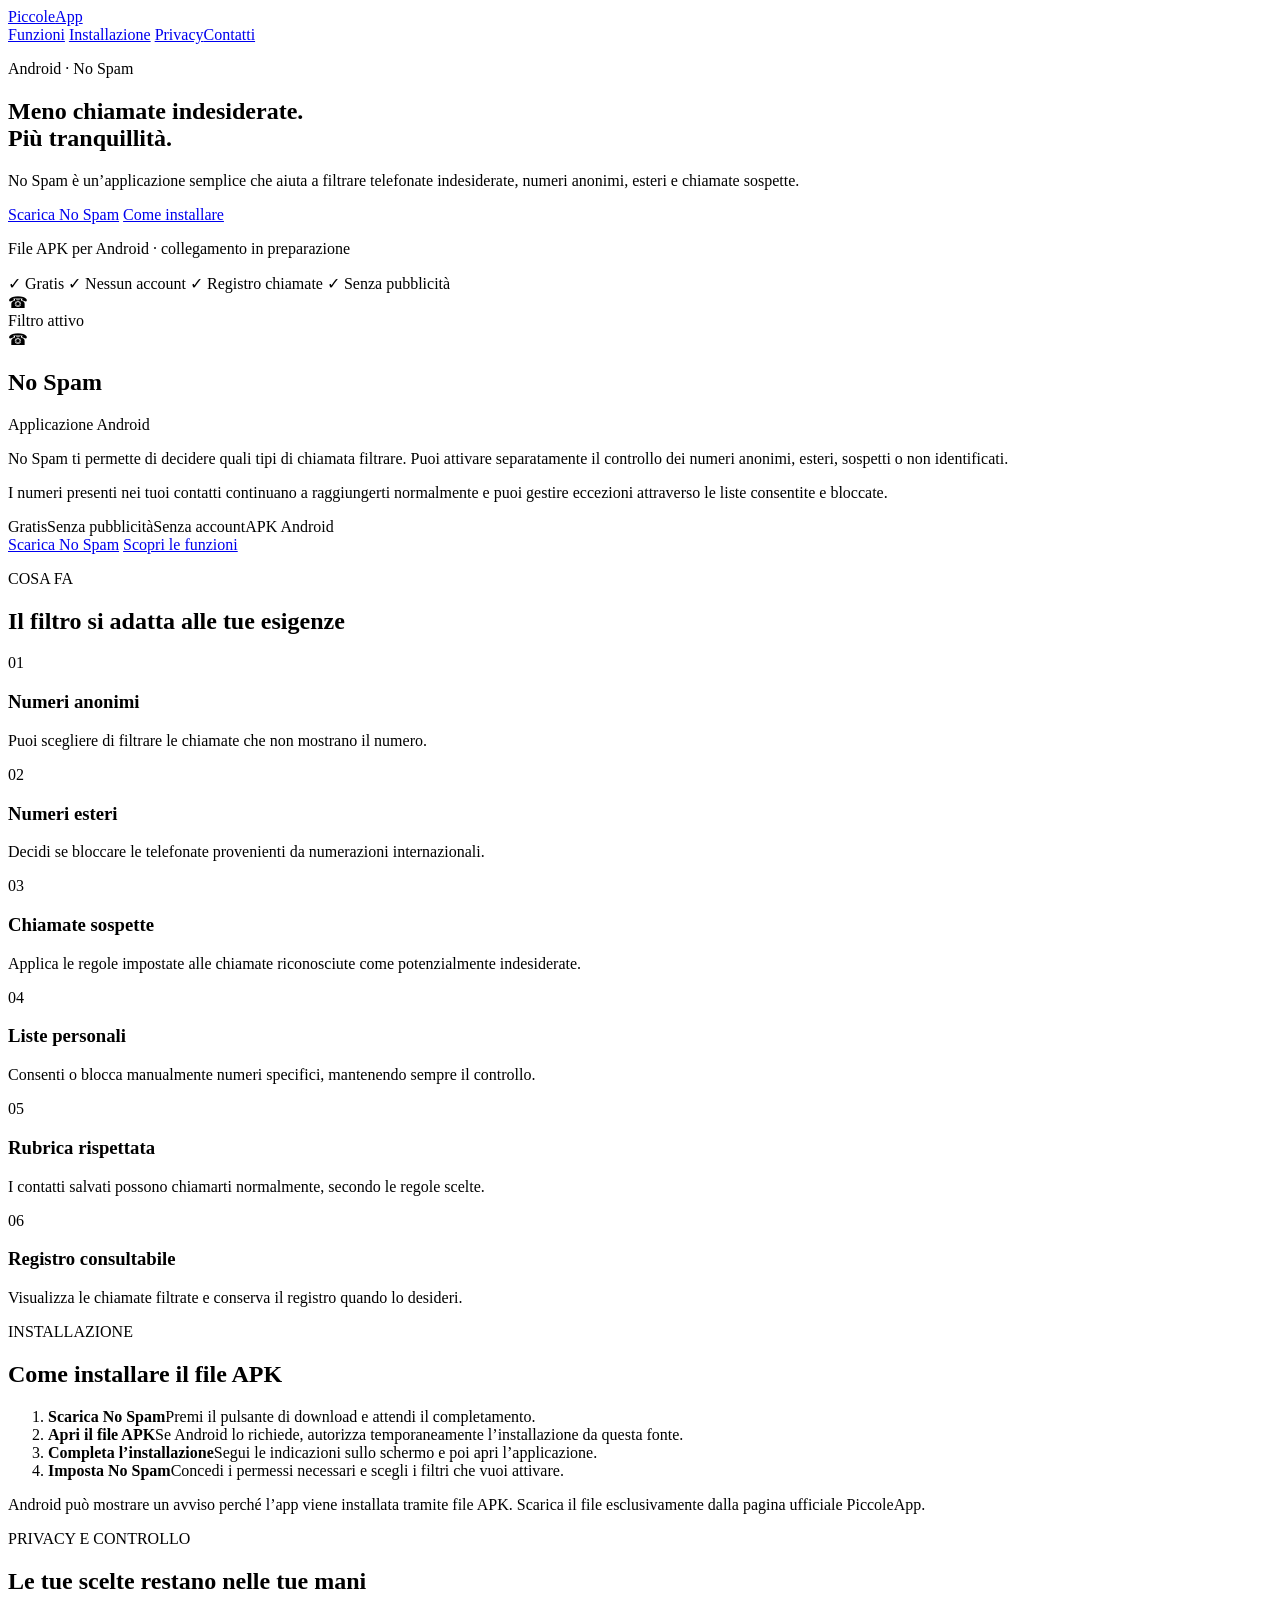
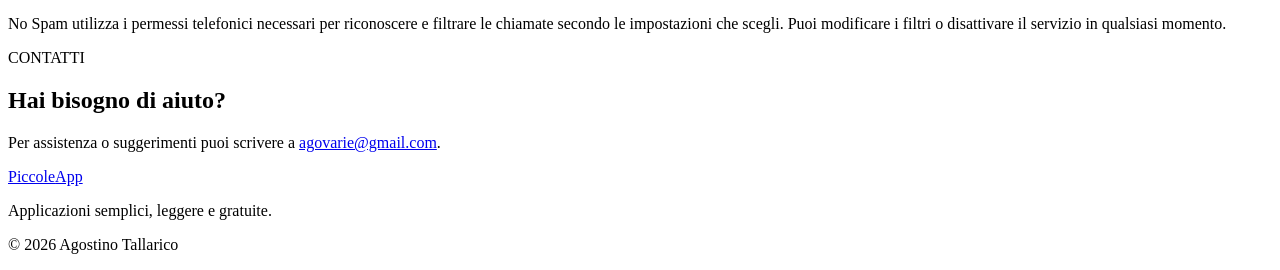
==== no-spam/index.html @ 0d0dc178 "Aggiunge no-spam/index.html" ====
<!doctype html>
<html lang="it">
<head>
  <meta charset="utf-8">
  <meta name="viewport" content="width=device-width, initial-scale=1">
  <meta name="description" content="No Spam di PiccoleApp aiuta a filtrare chiamate indesiderate, numeri anonimi, esteri e sospetti.">
  <title>No Spam — PiccoleApp</title>
  <link rel="stylesheet" href="styles.css">
</head>
<body>
  <header class="topbar">
    <a class="brand" href="#inizio">Piccole<span>App</span></a>
    <nav aria-label="Navigazione principale">
      <a href="#funzioni">Funzioni</a>
      <a href="#installazione">Installazione</a>
      <a href="#privacy">Privacy</a><a href="#contatti">Contatti</a>
    </nav>
  </header>

  <main id="inizio">
    <section class="hero panel">
      <div class="hero-copy">
        <p class="badge">Android · No Spam</p>
        <h1>Meno chiamate indesiderate.<br><span>Più tranquillità.</span></h1>
        <p class="lead">No Spam è un’applicazione semplice che aiuta a filtrare telefonate indesiderate, numeri anonimi, esteri e chiamate sospette.</p>
        <div class="actions">
          <a class="button primary disabled" href="#" aria-disabled="true" title="Collegamento da inserire">Scarica No Spam</a>
          <a class="button secondary" href="#installazione">Come installare</a>
        </div>
        <p class="download-note">File APK per Android · collegamento in preparazione</p>
        <div class="quick-features" aria-label="Caratteristiche principali">
          <span>✓ Gratis</span>
          <span>✓ Nessun account</span>
          <span>✓ Registro chiamate</span>
          <span>✓ Senza pubblicità</span>
        </div>
      </div>
      <div class="shield-wrap" aria-hidden="true">
        <div class="rings"></div>
        <div class="shield">
          <span class="phone-icon">☎</span>
          <span class="block-line"></span>
        </div>
        <div class="status-pill"><i></i> Filtro attivo</div>
      </div>
    </section>

    <section class="intro panel">
      <div class="app-title">
        <div class="small-icon" aria-hidden="true">☎</div>
        <div><h2>No Spam</h2><p>Applicazione Android</p></div>
      </div>
      <p>No Spam ti permette di decidere quali tipi di chiamata filtrare. Puoi attivare separatamente il controllo dei numeri anonimi, esteri, sospetti o non identificati.</p>
      <p>I numeri presenti nei tuoi contatti continuano a raggiungerti normalmente e puoi gestire eccezioni attraverso le liste consentite e bloccate.</p>
      <div class="tags">
        <span>Gratis</span><span>Senza pubblicità</span><span>Senza account</span><span>APK Android</span>
      </div>
      <div class="actions">
        <a class="button primary disabled" href="#" aria-disabled="true">Scarica No Spam</a>
        <a class="button secondary" href="#funzioni">Scopri le funzioni</a>
      </div>
    </section>

    <section class="panel section" id="funzioni">
      <p class="kicker">COSA FA</p>
      <h2>Il filtro si adatta alle tue esigenze</h2>
      <div class="feature-grid">
        <article><span>01</span><h3>Numeri anonimi</h3><p>Puoi scegliere di filtrare le chiamate che non mostrano il numero.</p></article>
        <article><span>02</span><h3>Numeri esteri</h3><p>Decidi se bloccare le telefonate provenienti da numerazioni internazionali.</p></article>
        <article><span>03</span><h3>Chiamate sospette</h3><p>Applica le regole impostate alle chiamate riconosciute come potenzialmente indesiderate.</p></article>
        <article><span>04</span><h3>Liste personali</h3><p>Consenti o blocca manualmente numeri specifici, mantenendo sempre il controllo.</p></article>
        <article><span>05</span><h3>Rubrica rispettata</h3><p>I contatti salvati possono chiamarti normalmente, secondo le regole scelte.</p></article>
        <article><span>06</span><h3>Registro consultabile</h3><p>Visualizza le chiamate filtrate e conserva il registro quando lo desideri.</p></article>
      </div>
    </section>

    <section class="panel section install" id="installazione">
      <p class="kicker">INSTALLAZIONE</p>
      <h2>Come installare il file APK</h2>
      <ol>
        <li><strong>Scarica No Spam</strong><span>Premi il pulsante di download e attendi il completamento.</span></li>
        <li><strong>Apri il file APK</strong><span>Se Android lo richiede, autorizza temporaneamente l’installazione da questa fonte.</span></li>
        <li><strong>Completa l’installazione</strong><span>Segui le indicazioni sullo schermo e poi apri l’applicazione.</span></li>
        <li><strong>Imposta No Spam</strong><span>Concedi i permessi necessari e scegli i filtri che vuoi attivare.</span></li>
      </ol>
      <p class="notice">Android può mostrare un avviso perché l’app viene installata tramite file APK. Scarica il file esclusivamente dalla pagina ufficiale PiccoleApp.</p>
    </section>

    <section class="panel section privacy" id="privacy">
      <p class="kicker">PRIVACY E CONTROLLO</p>
      <h2>Le tue scelte restano nelle tue mani</h2>
      <p>No Spam utilizza i permessi telefonici necessari per riconoscere e filtrare le chiamate secondo le impostazioni che scegli. Puoi modificare i filtri o disattivare il servizio in qualsiasi momento.</p>
    </section>
      <section class="panel section" id="contatti"><p class="kicker">CONTATTI</p><h2>Hai bisogno di aiuto?</h2><p>Per assistenza o suggerimenti puoi scrivere a <a href="mailto:agovarie@gmail.com">agovarie@gmail.com</a>.</p></section>
  </main>

  <footer><a class="brand" href="#inizio">Piccole<span>App</span></a><p>Applicazioni semplici, leggere e gratuite.</p><p>© 2026 Agostino Tallarico</p></footer>
</body>
</html>
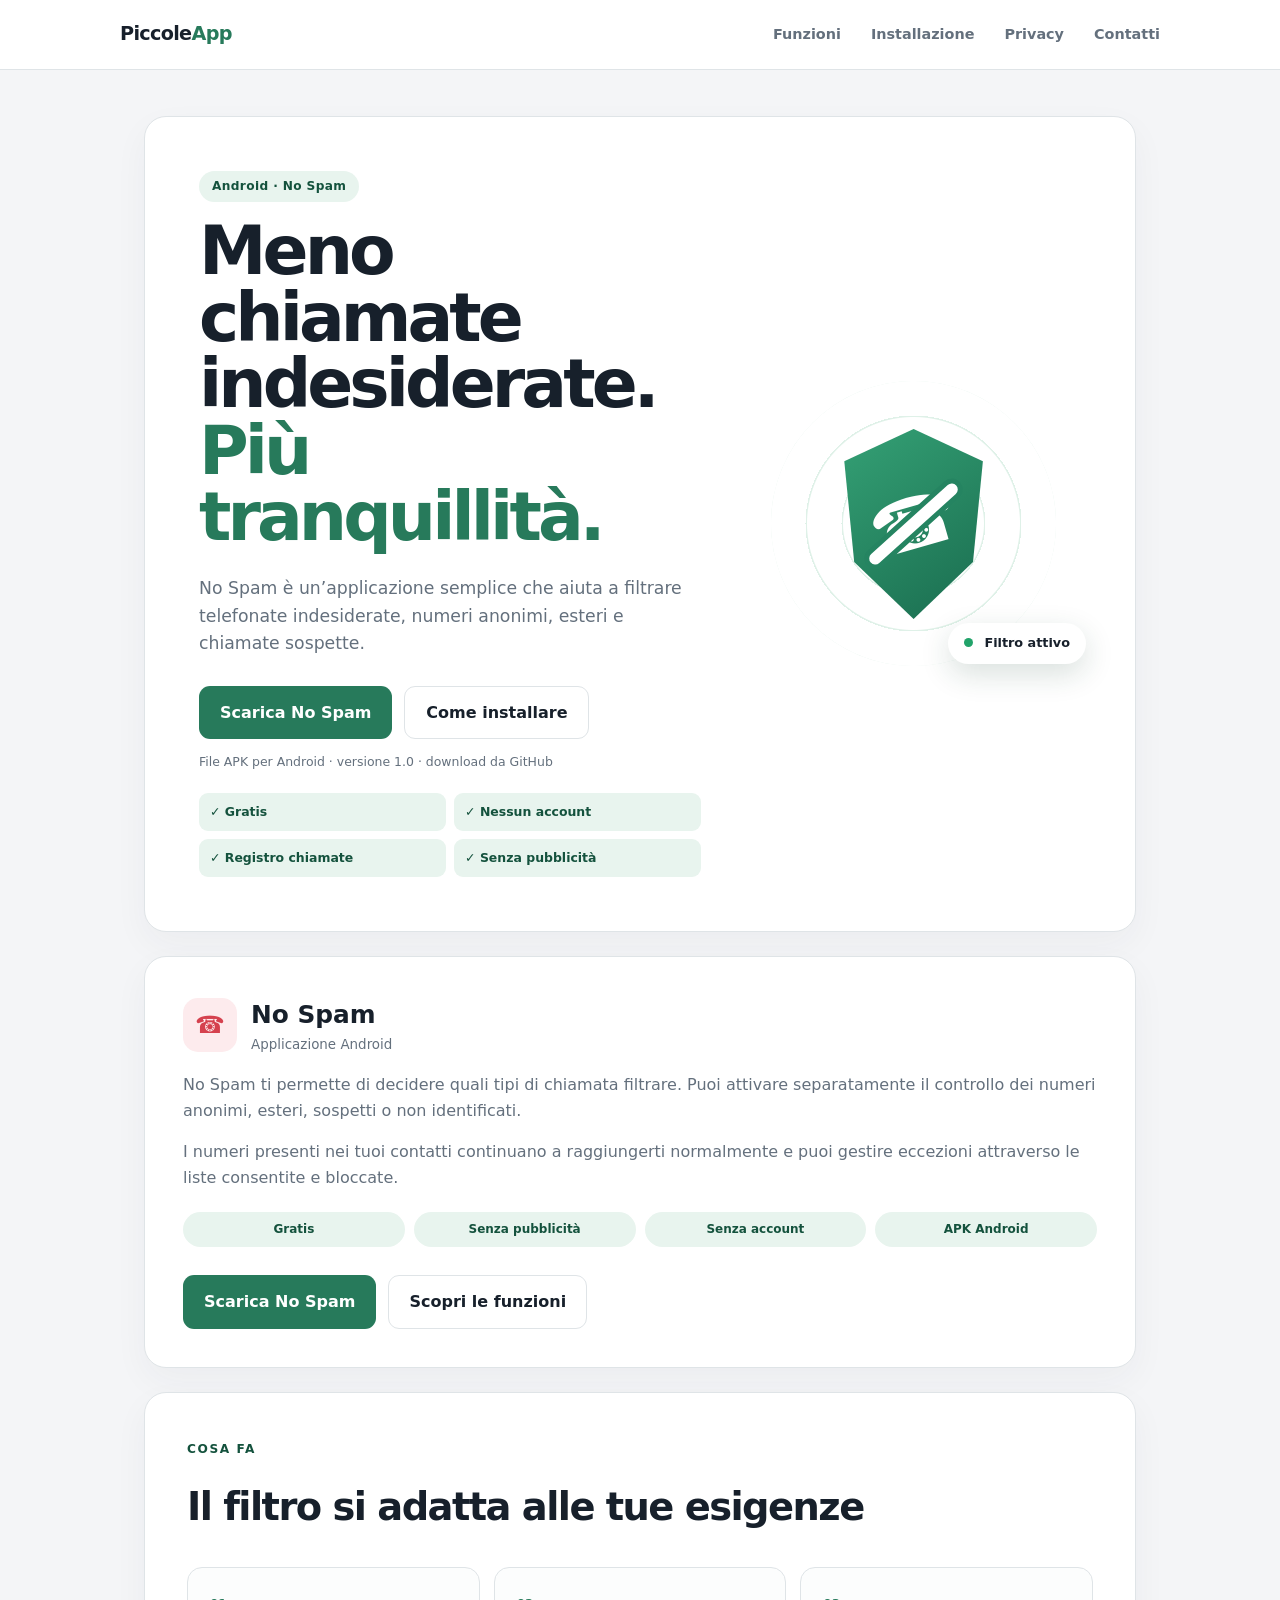
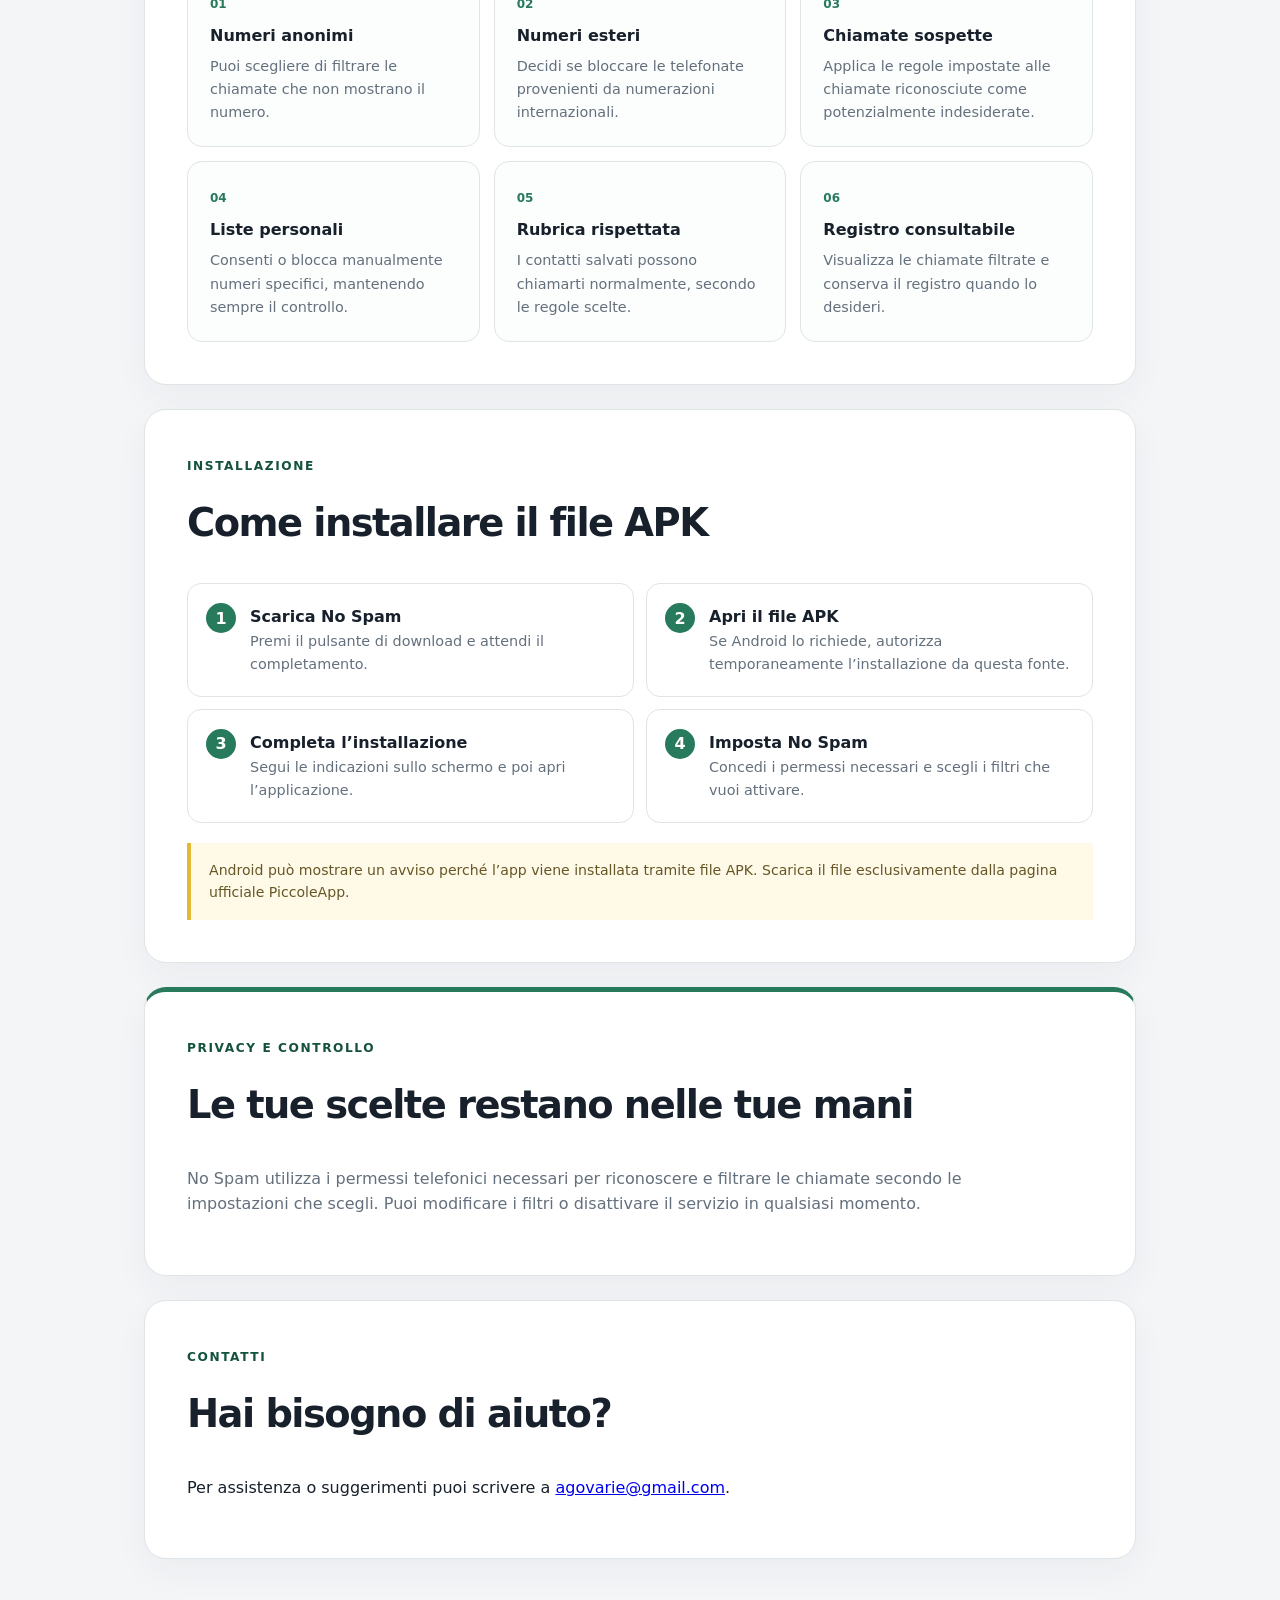
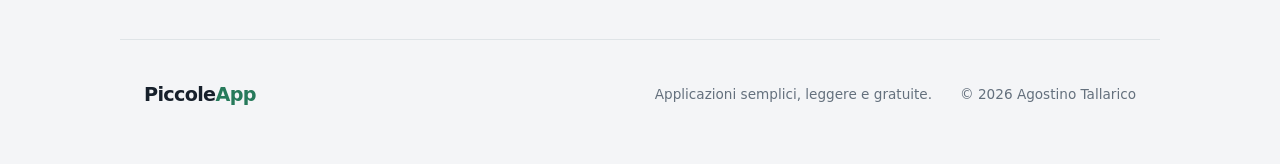
==== commit 2679dad7: "Collega il download di No Spam v1.0" ====
--- a/no-spam/index.html
+++ b/no-spam/index.html
@@ -24,10 +24,10 @@
         <h1>Meno chiamate indesiderate.<br><span>Più tranquillità.</span></h1>
         <p class="lead">No Spam è un’applicazione semplice che aiuta a filtrare telefonate indesiderate, numeri anonimi, esteri e chiamate sospette.</p>
         <div class="actions">
-          <a class="button primary disabled" href="#" aria-disabled="true" title="Collegamento da inserire">Scarica No Spam</a>
+          <a class="button primary" href="https://github.com/piccoleapp-agozx/piccoleapp-agozx.github.io/releases/download/nospam-v1.0/NoSpam.apk">Scarica No Spam</a>
           <a class="button secondary" href="#installazione">Come installare</a>
         </div>
-        <p class="download-note">File APK per Android · collegamento in preparazione</p>
+        <p class="download-note">File APK per Android · versione 1.0 · download da GitHub</p>
         <div class="quick-features" aria-label="Caratteristiche principali">
           <span>✓ Gratis</span>
           <span>✓ Nessun account</span>
@@ -56,7 +56,7 @@
         <span>Gratis</span><span>Senza pubblicità</span><span>Senza account</span><span>APK Android</span>
       </div>
       <div class="actions">
-        <a class="button primary disabled" href="#" aria-disabled="true">Scarica No Spam</a>
+        <a class="button primary" href="https://github.com/piccoleapp-agozx/piccoleapp-agozx.github.io/releases/download/nospam-v1.0/NoSpam.apk">Scarica No Spam</a>
         <a class="button secondary" href="#funzioni">Scopri le funzioni</a>
       </div>
     </section>
--- a/no-spam/styles.css
+++ b/no-spam/styles.css
@@ -0,0 +1 @@
+:root{--bg:#f4f5f7;--paper:#fff;--ink:#17202b;--muted:#64707d;--green:#277a5b;--green-dark:#14523d;--green-soft:#e8f4ee;--red:#d5414e;--red-soft:#fdebed;--line:#dfe4e7}*{box-sizing:border-box}html{scroll-behavior:smooth}body{margin:0;background:var(--bg);color:var(--ink);font-family:Inter,ui-sans-serif,system-ui,-apple-system,"Segoe UI",sans-serif;line-height:1.6}.topbar{height:70px;padding:0 max(24px,calc((100% - 1040px)/2));display:flex;align-items:center;justify-content:space-between;background:#fff;border-bottom:1px solid var(--line);position:sticky;top:0;z-index:10}.brand{font-weight:850;font-size:1.2rem;color:var(--ink);text-decoration:none;letter-spacing:-.035em}.brand span{color:var(--green)}nav{display:flex;gap:30px}nav a{font-size:.9rem;text-decoration:none;color:var(--muted);font-weight:650}nav a:hover{color:var(--green)}main{max-width:1040px;margin:0 auto;padding:46px 24px 80px}.panel{background:var(--paper);border:1px solid var(--line);border-radius:22px;box-shadow:0 13px 35px #26333d0b}.hero{min-height:430px;padding:54px;display:grid;grid-template-columns:1.2fr .8fr;align-items:center;gap:45px;overflow:hidden}.badge,.kicker{display:inline-block;margin:0 0 16px;color:var(--green-dark);background:var(--green-soft);padding:6px 13px;border-radius:999px;font-size:.76rem;font-weight:850;letter-spacing:.03em}.hero h1{font-size:clamp(2.7rem,5.3vw,4.8rem);line-height:.98;letter-spacing:-.058em;margin:0 0 24px}.hero h1 span{color:var(--green)}.lead{font-size:1.08rem;color:var(--muted);max-width:650px}.actions{display:flex;gap:12px;flex-wrap:wrap;margin-top:28px}.button{min-width:185px;padding:13px 20px;border-radius:11px;text-align:center;text-decoration:none;font-weight:800;border:1px solid transparent}.primary{background:var(--green);color:#fff}.primary:hover{background:var(--green-dark)}.secondary{background:#fff;color:var(--ink);border-color:var(--line)}.disabled{opacity:.72;cursor:not-allowed}.download-note{font-size:.78rem;color:var(--muted)}.quick-features{display:grid;grid-template-columns:1fr 1fr;gap:8px;margin-top:21px}.quick-features span{font-size:.78rem;font-weight:750;padding:9px 11px;border-radius:9px;background:var(--green-soft);color:var(--green-dark)}.shield-wrap{height:320px;position:relative;display:grid;place-items:center}.rings{position:absolute;width:285px;height:285px;border-radius:50%;background:repeating-radial-gradient(circle,transparent 0 34px,#dff1e8 35px 36px)}.shield{position:relative;width:165px;height:190px;display:grid;place-items:center;color:#fff;background:linear-gradient(145deg,#35a276,#196b4e);clip-path:polygon(50% 0,92% 17%,86% 70%,50% 100%,14% 70%,8% 17%);filter:drop-shadow(0 20px 20px #17543b3c)}.phone-icon{font-size:4.4rem;transform:rotate(-16deg)}.block-line{position:absolute;width:115px;height:12px;border-radius:10px;background:#fff;transform:rotate(-42deg);box-shadow:0 0 0 5px #258461}.status-pill{position:absolute;bottom:20px;right:-5px;padding:10px 16px;border-radius:999px;background:#fff;box-shadow:0 10px 30px #1b40302a;font-size:.8rem;font-weight:800}.status-pill i{display:inline-block;width:9px;height:9px;background:#22a36a;border-radius:50%;margin-right:7px}.intro{padding:38px;margin:24px 0}.app-title{display:flex;align-items:center;gap:14px}.small-icon{width:54px;height:54px;display:grid;place-items:center;border-radius:15px;background:var(--red-soft);color:var(--red);font-size:1.5rem}.app-title h2{margin:0;font-size:1.55rem}.app-title p{margin:0;color:var(--muted);font-size:.84rem}.intro>p{color:var(--muted)}.tags{display:grid;grid-template-columns:repeat(4,1fr);gap:9px;margin-top:22px}.tags span{text-align:center;padding:8px;border-radius:999px;background:var(--green-soft);color:var(--green-dark);font-size:.75rem;font-weight:800}.section{padding:42px;margin-top:24px}.section .kicker{padding:0;background:transparent;letter-spacing:.13em}.section h2{font-size:clamp(1.8rem,3vw,2.6rem);letter-spacing:-.04em;margin:0 0 30px}.feature-grid{display:grid;grid-template-columns:repeat(3,1fr);gap:14px}.feature-grid article{padding:22px;border:1px solid var(--line);border-radius:15px;background:#fcfdfd}.feature-grid article>span{color:var(--green);font-size:.75rem;font-weight:900}.feature-grid h3{margin:7px 0;font-size:1rem}.feature-grid p{margin:0;color:var(--muted);font-size:.9rem}.install ol{list-style:none;padding:0;margin:0;display:grid;grid-template-columns:1fr 1fr;gap:12px;counter-reset:step}.install li{counter-increment:step;padding:20px 20px 20px 62px;position:relative;border:1px solid var(--line);border-radius:14px}.install li:before{content:counter(step);position:absolute;left:18px;top:19px;width:30px;height:30px;display:grid;place-items:center;border-radius:50%;background:var(--green);color:#fff;font-weight:850}.install li strong,.install li span{display:block}.install li span{color:var(--muted);font-size:.9rem}.notice{padding:16px 18px;margin:20px 0 0;border-left:4px solid #e5b936;background:#fff9e8;color:#665625;font-size:.88rem}.privacy{border-top:5px solid var(--green)}.privacy>p:last-child{color:var(--muted);max-width:780px}footer{max-width:1040px;margin:auto;padding:30px 24px 45px;border-top:1px solid var(--line);display:flex;align-items:center;gap:28px;color:var(--muted);font-size:.85rem}footer .brand{margin-right:auto}@media(max-width:760px){.topbar{height:auto;min-height:66px;align-items:flex-start;padding-top:18px;padding-bottom:14px}.topbar nav{gap:12px;flex-wrap:wrap;justify-content:flex-end}.topbar nav a{font-size:.75rem}.hero{padding:34px 25px;grid-template-columns:1fr}.shield-wrap{height:260px;grid-row:1}.rings{width:230px;height:230px}.shield{width:135px;height:155px}.quick-features,.tags,.feature-grid,.install ol{grid-template-columns:1fr}.section,.intro{padding:28px 24px}.actions .button{width:100%}footer{align-items:flex-start;flex-direction:column;gap:8px}footer .brand{margin-bottom:8px}}@media(prefers-reduced-motion:reduce){html{scroll-behavior:auto}}
